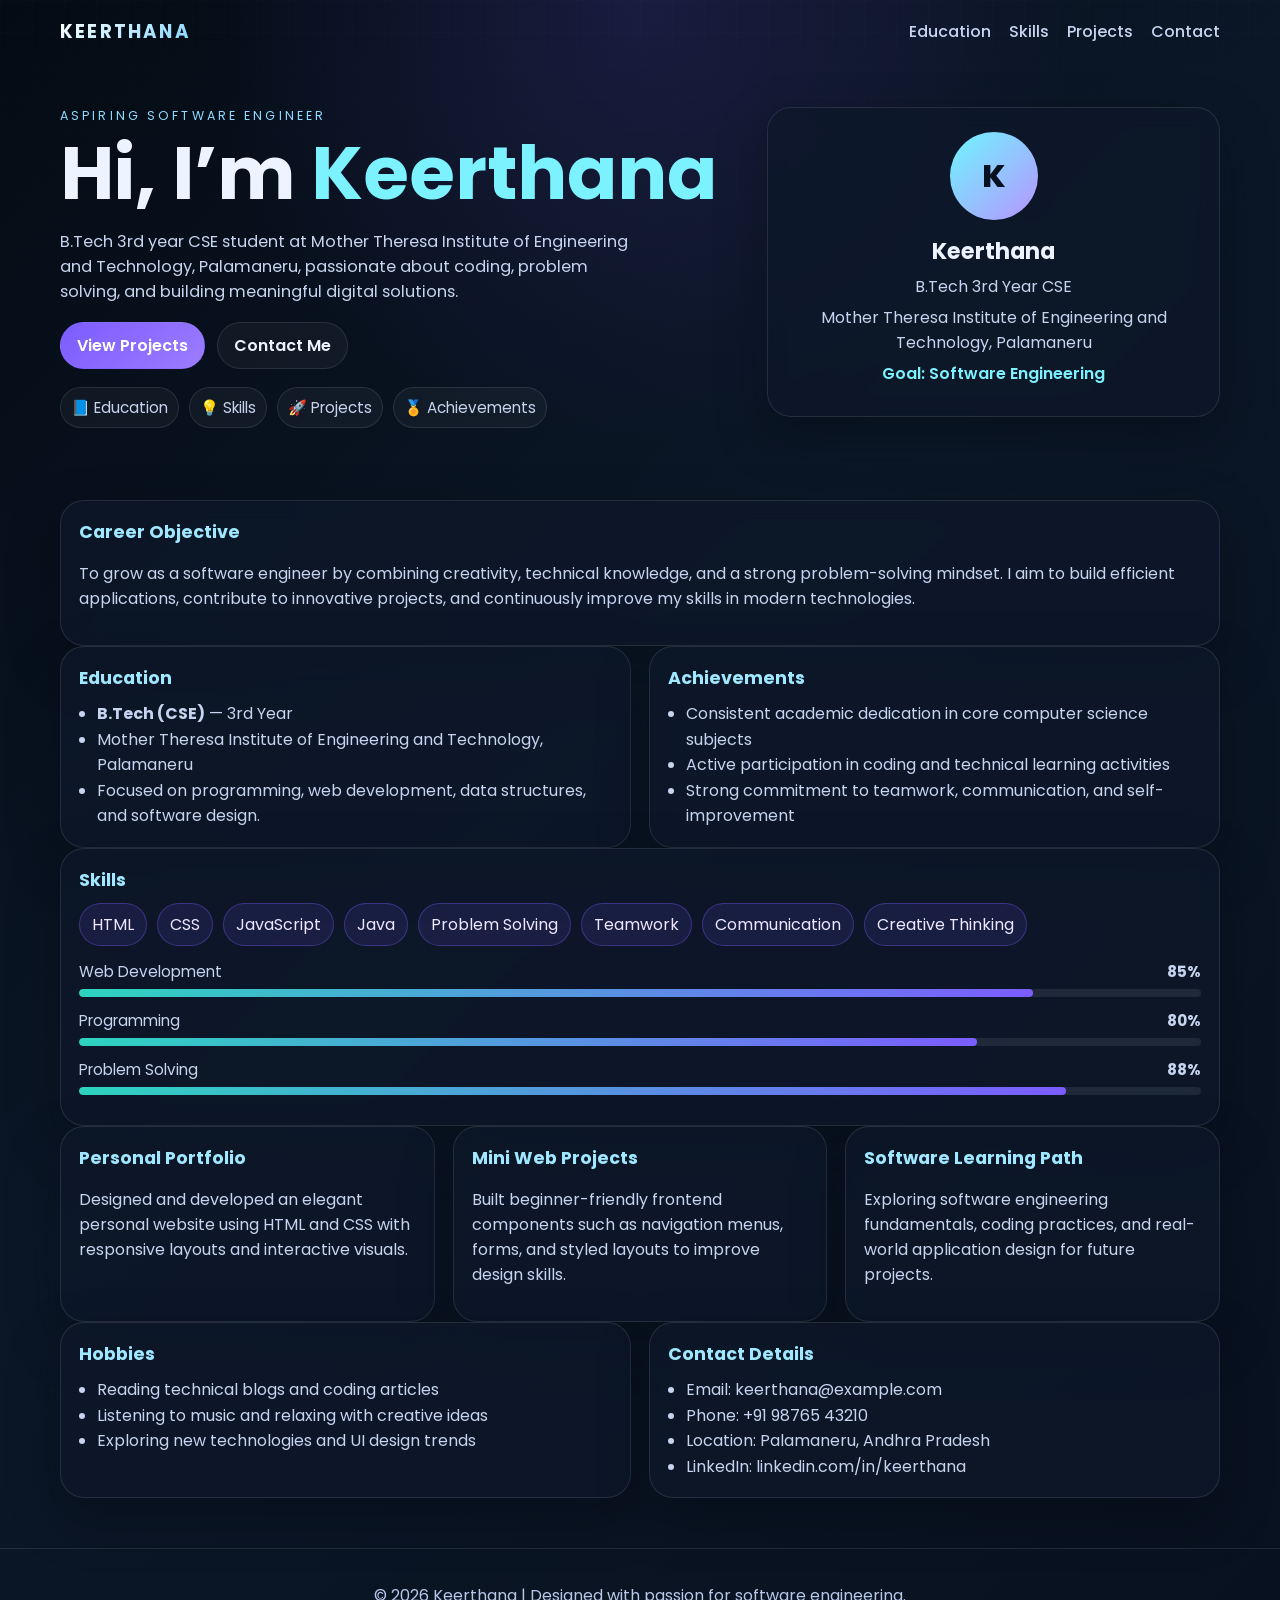
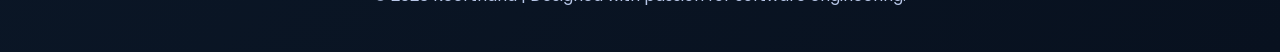
==== HTML-CSS/portfolio.html @ 141d15d6 "JavaScript exs" ====
<!DOCTYPE html>
<html lang="en">
<head>
  <meta charset="UTF-8" />
  <meta name="viewport" content="width=device-width, initial-scale=1.0" />
  <title>Keerthana | Portfolio</title>
  <meta name="description" content="Modern personal portfolio of Keerthana, a B.Tech 3rd year CSE student aspiring to become a software engineer." />
  <link rel="preconnect" href="https://fonts.googleapis.com" />
  <link rel="preconnect" href="https://fonts.gstatic.com" crossorigin />
  <link href="https://fonts.googleapis.com/css2?family=Poppins:wght@300;400;500;600;700;800&display=swap" rel="stylesheet" />
  <link rel="stylesheet" href="portfolio.css" />
</head>
<body>
  <header class="hero">
    <nav class="nav container">
      <a class="brand" href="#home">Keerthana</a>
      <div class="nav-links">
        <a href="#education">Education</a>
        <a href="#skills">Skills</a>
        <a href="#projects">Projects</a>
        <a href="#contact">Contact</a>
      </div>
    </nav>

    <section class="hero-grid container" id="home">
      <article class="hero-copy reveal">
        <p class="eyebrow">Aspiring Software Engineer</p>
        <h1>Hi, I’m <span>Keerthana</span></h1>
        <p class="lead">B.Tech 3rd year CSE student at Mother Theresa Institute of Engineering and Technology, Palamaneru, passionate about coding, problem solving, and building meaningful digital solutions.</p>
        <div class="cta-row">
          <a class="btn btn-primary" href="#projects">View Projects</a>
          <a class="btn btn-secondary" href="#contact">Contact Me</a>
        </div>
        <ul class="quick-facts">
          <li>📘 Education</li>
          <li>💡 Skills</li>
          <li>🚀 Projects</li>
          <li>🏅 Achievements</li>
        </ul>
      </article>

      <aside class="profile-card reveal">
        <div class="avatar">K</div>
        <h2>Keerthana</h2>
        <p>B.Tech 3rd Year CSE</p>
        <p>Mother Theresa Institute of Engineering and Technology, Palamaneru</p>
        <p class="goal">Goal: Software Engineering</p>
      </aside>
    </section>
  </header>

  <main class="container sections">
    <section class="card reveal" id="objective">
      <h3>Career Objective</h3>
      <p>To grow as a software engineer by combining creativity, technical knowledge, and a strong problem-solving mindset. I aim to build efficient applications, contribute to innovative projects, and continuously improve my skills in modern technologies.</p>
    </section>

    <section class="grid-2 reveal" id="education">
      <article class="card">
        <h3>Education</h3>
        <ul class="list-items">
          <li><strong>B.Tech (CSE)</strong> — 3rd Year</li>
          <li>Mother Theresa Institute of Engineering and Technology, Palamaneru</li>
          <li>Focused on programming, web development, data structures, and software design.</li>
        </ul>
      </article>
      <article class="card">
        <h3>Achievements</h3>
        <ul class="list-items">
          <li>Consistent academic dedication in core computer science subjects</li>
          <li>Active participation in coding and technical learning activities</li>
          <li>Strong commitment to teamwork, communication, and self-improvement</li>
        </ul>
      </article>
    </section>

    <section class="card reveal" id="skills">
      <h3>Skills</h3>
      <div class="skill-grid">
        <div class="skill-chip">HTML</div>
        <div class="skill-chip">CSS</div>
        <div class="skill-chip">JavaScript</div>
        <div class="skill-chip">Java</div>
        <div class="skill-chip">Problem Solving</div>
        <div class="skill-chip">Teamwork</div>
        <div class="skill-chip">Communication</div>
        <div class="skill-chip">Creative Thinking</div>
      </div>
      <div class="meter-list">
        <div><span>Web Development</span><strong>85%</strong></div>
        <div class="meter"><i style="width:85%"></i></div>
        <div><span>Programming</span><strong>80%</strong></div>
        <div class="meter"><i style="width:80%"></i></div>
        <div><span>Problem Solving</span><strong>88%</strong></div>
        <div class="meter"><i style="width:88%"></i></div>
      </div>
    </section>

    <section class="grid-3 reveal" id="projects">
      <article class="card project-card">
        <h3>Personal Portfolio</h3>
        <p>Designed and developed an elegant personal website using HTML and CSS with responsive layouts and interactive visuals.</p>
      </article>
      <article class="card project-card">
        <h3>Mini Web Projects</h3>
        <p>Built beginner-friendly frontend components such as navigation menus, forms, and styled layouts to improve design skills.</p>
      </article>
      <article class="card project-card">
        <h3>Software Learning Path</h3>
        <p>Exploring software engineering fundamentals, coding practices, and real-world application design for future projects.</p>
      </article>
    </section>

    <section class="grid-2 reveal">
      <article class="card">
        <h3>Hobbies</h3>
        <ul class="list-items">
          <li>Reading technical blogs and coding articles</li>
          <li>Listening to music and relaxing with creative ideas</li>
          <li>Exploring new technologies and UI design trends</li>
        </ul>
      </article>
      <article class="card" id="contact">
        <h3>Contact Details</h3>
        <ul class="list-items">
          <li>Email: keerthana@example.com</li>
          <li>Phone: +91 98765 43210</li>
          <li>Location: Palamaneru, Andhra Pradesh</li>
          <li>LinkedIn: linkedin.com/in/keerthana</li>
        </ul>
      </article>
    </section>
  </main>

  <footer class="footer">
    <p>© 2026 Keerthana | Designed with passion for software engineering.</p>
  </footer>
</body>
</html>
---- HTML-CSS/portfolio.css ----
:root {
  --bg: #07111f;
  --panel: rgba(13, 24, 41, 0.78);
  --panel-2: rgba(17, 31, 51, 0.9);
  --text: #edf4ff;
  --muted: #c7d4ef;
  --primary: #7c5cff;
  --secondary: #2dd4bf;
  --accent: #ff8a00;
  --border: rgba(255, 255, 255, 0.1);
}

* { box-sizing: border-box; }
html { scroll-behavior: smooth; }
body {
  margin: 0;
  font-family: 'Poppins', sans-serif;
  color: var(--text);
  background:
    radial-gradient(circle at top, rgba(124, 92, 255, 0.15), transparent 25%),
    linear-gradient(135deg, #040b14 0%, #0b1727 45%, #08111f 100%);
  min-height: 100vh;
}

img { max-width: 100%; }
a { text-decoration: none; color: inherit; }

.container { width: min(1160px, calc(100% - 24px)); margin: 0 auto; }

.hero {
  position: relative;
  overflow: hidden;
}
.hero::after {
  content: "";
  position: absolute; inset: 0;
  background-image: linear-gradient(rgba(255,255,255,0.03) 1px, transparent 1px), linear-gradient(90deg, rgba(255,255,255,0.03) 1px, transparent 1px);
  background-size: 32px 32px;
  mask-image: linear-gradient(to bottom, rgba(0,0,0,0.35), transparent 85%);
  pointer-events: none;
}

.nav {
  display: flex; justify-content: space-between; align-items: center;
  padding: 18px 0; position: relative; z-index: 2;
}
.brand {
  font-size: 1.15rem; font-weight: 700; letter-spacing: 0.12em; text-transform: uppercase;
  background: linear-gradient(135deg, #fff, #85d7ff);
  -webkit-background-clip: text; background-clip: text; color: transparent;
}
.nav-links { display: flex; gap: 18px; flex-wrap: wrap; }
.nav-links a {
  color: var(--muted); font-weight: 500; transition: color 0.25s ease;
}
.nav-links a:hover { color: #fff; }

.hero-grid {
  display: grid; grid-template-columns: 1.2fr 0.8fr; gap: 28px;
  align-items: center; padding: 32px 0 72px; position: relative; z-index: 2;
}
.eyebrow {
  text-transform: uppercase; letter-spacing: 0.25em; font-size: 0.78rem;
  color: #8cdcff; margin-bottom: 10px;
}
.hero-copy h1 {
  font-size: clamp(2.6rem, 8vw, 4.6rem); line-height: 1.05; margin: 0 0 12px;
}
.hero-copy h1 span { color: #7cf2ff; }
.lead { color: var(--muted); max-width: 580px; font-size: 1.02rem; }
.cta-row { display: flex; gap: 12px; margin-top: 18px; flex-wrap: wrap; }
.btn {
  display: inline-flex; align-items: center; justify-content: center;
  padding: 10px 16px; border-radius: 999px; font-weight: 600; border: 1px solid transparent; transition: transform 0.25s, box-shadow 0.25s;
}
.btn:hover { transform: translateY(-2px); box-shadow: 0 12px 24px rgba(124, 92, 255, 0.22); }
.btn-primary { background: linear-gradient(135deg, var(--primary), #9b7cff); color: #fff; }
.btn-secondary { border-color: var(--border); background: rgba(255,255,255,0.04); color: var(--text); }

.quick-facts {
  display: flex; flex-wrap: wrap; gap: 10px; list-style: none; padding: 0; margin: 18px 0 0;
}
.quick-facts li {
  padding: 8px 10px; border: 1px solid var(--border); border-radius: 999px; background: rgba(255,255,255,0.04); color: var(--muted); font-size: 0.95rem;
}

.profile-card, .card {
  background: var(--panel); border: 1px solid var(--border); border-radius: 24px;
  box-shadow: 0 20px 50px rgba(4, 8, 15, 0.35); backdrop-filter: blur(10px);
}
.profile-card {
  padding: 24px; text-align: center; animation: float 4s ease-in-out infinite;
}
.avatar {
  width: 88px; height: 88px; border-radius: 50%; margin: 0 auto 14px; display: grid; place-items: center;
  font-size: 2rem; font-weight: 800; color: #07111f; background: linear-gradient(135deg, #6ef6ff, #b794ff);
}
.profile-card h2 { margin: 4px 0; font-size: 1.4rem; }
.profile-card p { color: var(--muted); margin: 6px 0; }
.goal { color: #7cf2ff !important; font-weight: 600; }

.sections { padding-bottom: 32px; }
.grid-2, .grid-3 { display: grid; gap: 18px; }
.grid-2 { grid-template-columns: repeat(2, 1fr); }
.grid-3 { grid-template-columns: repeat(3, 1fr); }
.card { padding: 18px; transition: transform 0.25s ease, border-color 0.25s ease; }
.card:hover { transform: translateY(-4px); border-color: rgba(124, 92, 255, 0.7); }
.card h3 { margin-top: 0; margin-bottom: 10px; font-size: 1.1rem; color: #9fe8ff; }
.card p, .card li { color: var(--muted); }

.list-items { margin: 0; padding-left: 18px; line-height: 1.6; }
.skill-grid { display: flex; flex-wrap: wrap; gap: 10px; margin-bottom: 14px; }
.skill-chip {
  padding: 8px 12px; border-radius: 999px; border: 1px solid rgba(124, 92, 255, 0.35); background: rgba(124, 92, 255, 0.12); color: #efe7ff;
}
.meter-list div { display: flex; justify-content: space-between; gap: 12px; align-items: center; color: var(--muted); font-size: 0.95rem; }
.meter { height: 8px; background: rgba(255,255,255,0.08); border-radius: 999px; overflow: hidden; margin: 6px 0 12px; }
.meter i { display: block; height: 100%; border-radius: inherit; background: linear-gradient(135deg, var(--secondary), var(--primary)); }

.project-card { min-height: 150px; }

.footer {
  text-align: center; padding: 18px 12px 28px; color: #b8c7e8; border-top: 1px solid var(--border); margin-top: 18px;
}

.reveal { animation: fadeUp 0.8s ease both; }

@keyframes fadeUp {
  from { opacity: 0; transform: translateY(18px); }
  to { opacity: 1; transform: translateY(0); }
}

@keyframes float {
  0%, 100% { transform: translateY(0); }
  50% { transform: translateY(-6px); }
}

@media (max-width: 980px) {
  .hero-grid, .grid-2, .grid-3 { grid-template-columns: 1fr; }
}

@media (max-width: 720px) {
  .nav { align-items: flex-start; flex-direction: column; gap: 10px; }
  .nav-links { gap: 10px; }
  .hero-copy h1 { font-size: 2.3rem; }
  .profile-card { animation: none; }
}
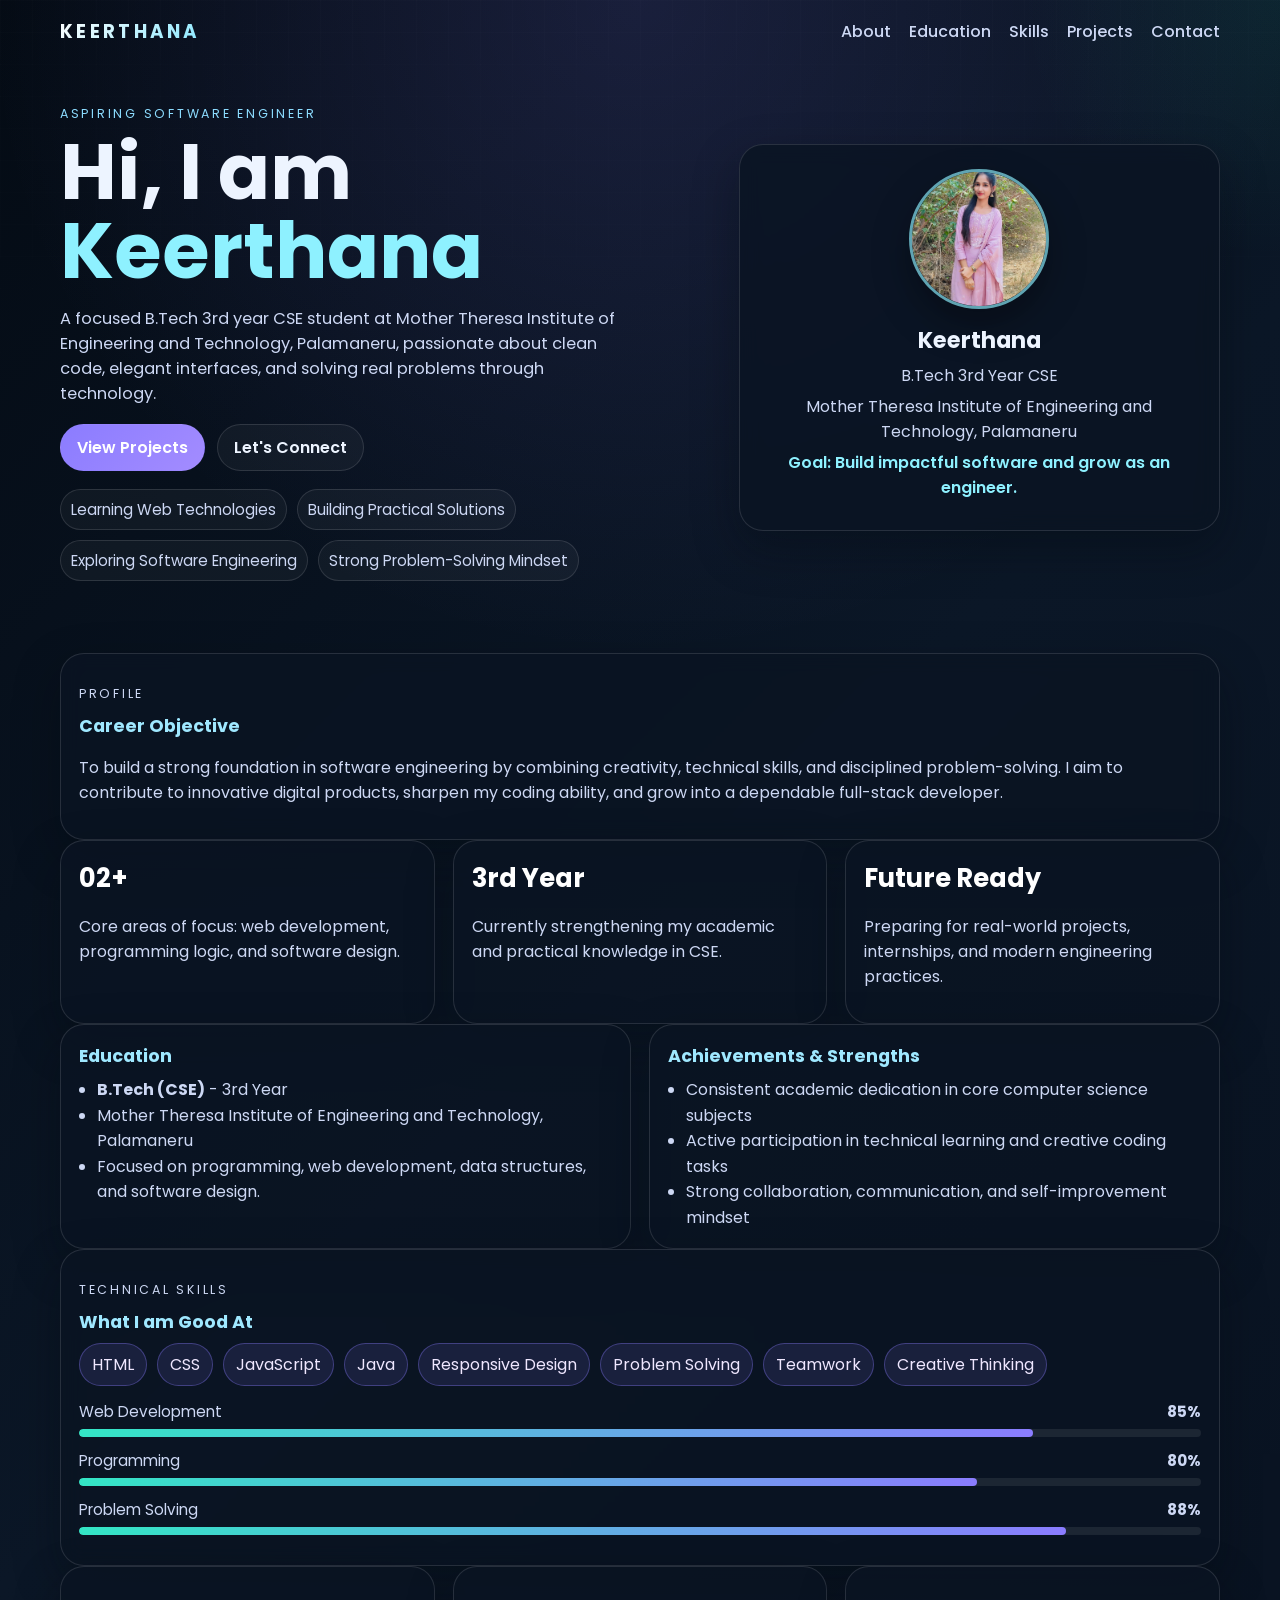
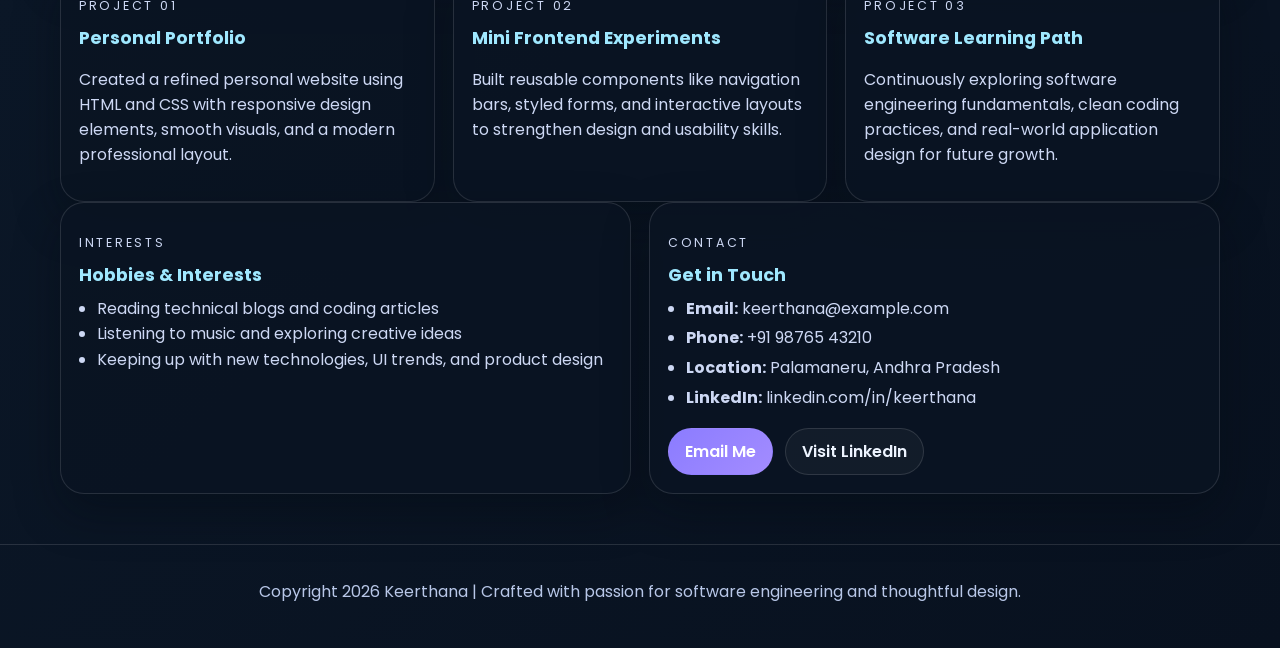
==== commit e443ee52: "Day-5" ====
--- a/HTML-CSS/portfolio.html
+++ b/HTML-CSS/portfolio.html
@@ -3,8 +3,9 @@
 <head>
   <meta charset="UTF-8" />
   <meta name="viewport" content="width=device-width, initial-scale=1.0" />
-  <title>Keerthana | Portfolio</title>
-  <meta name="description" content="Modern personal portfolio of Keerthana, a B.Tech 3rd year CSE student aspiring to become a software engineer." />
+  <meta name="theme-color" content="#07111f" />
+  <title>Keerthana | Professional Portfolio</title>
+  <meta name="description" content="A polished personal portfolio for Keerthana, a B.Tech CSE student aspiring to become a software engineer." />
   <link rel="preconnect" href="https://fonts.googleapis.com" />
   <link rel="preconnect" href="https://fonts.gstatic.com" crossorigin />
   <link href="https://fonts.googleapis.com/css2?family=Poppins:wght@300;400;500;600;700;800&display=swap" rel="stylesheet" />
@@ -15,6 +16,7 @@
     <nav class="nav container">
       <a class="brand" href="#home">Keerthana</a>
       <div class="nav-links">
+        <a href="#about">About</a>
         <a href="#education">Education</a>
         <a href="#skills">Skills</a>
         <a href="#projects">Projects</a>
@@ -25,65 +27,84 @@
     <section class="hero-grid container" id="home">
       <article class="hero-copy reveal">
         <p class="eyebrow">Aspiring Software Engineer</p>
-        <h1>Hi, I’m <span>Keerthana</span></h1>
-        <p class="lead">B.Tech 3rd year CSE student at Mother Theresa Institute of Engineering and Technology, Palamaneru, passionate about coding, problem solving, and building meaningful digital solutions.</p>
+        <h1>Hi, I am <span>Keerthana</span></h1>
+        <p class="lead">A focused B.Tech 3rd year CSE student at Mother Theresa Institute of Engineering and Technology, Palamaneru, passionate about clean code, elegant interfaces, and solving real problems through technology.</p>
         <div class="cta-row">
           <a class="btn btn-primary" href="#projects">View Projects</a>
-          <a class="btn btn-secondary" href="#contact">Contact Me</a>
+          <a class="btn btn-secondary" href="#contact">Let's Connect</a>
         </div>
         <ul class="quick-facts">
-          <li>📘 Education</li>
-          <li>💡 Skills</li>
-          <li>🚀 Projects</li>
-          <li>🏅 Achievements</li>
+          <li>Learning Web Technologies</li>
+          <li>Building Practical Solutions</li>
+          <li>Exploring Software Engineering</li>
+          <li>Strong Problem-Solving Mindset</li>
         </ul>
       </article>
 
       <aside class="profile-card reveal">
-        <div class="avatar">K</div>
+        <div class="avatar-wrap">
+          <img src="/HTML-CSS/files/keethu.jpeg" alt="Keerthana profile picture" class="profile-photo" />
+        </div>
         <h2>Keerthana</h2>
         <p>B.Tech 3rd Year CSE</p>
         <p>Mother Theresa Institute of Engineering and Technology, Palamaneru</p>
-        <p class="goal">Goal: Software Engineering</p>
+        <p class="goal">Goal: Build impactful software and grow as an engineer.</p>
       </aside>
     </section>
   </header>
 
   <main class="container sections">
-    <section class="card reveal" id="objective">
+    <section class="card reveal" id="about">
+      <p class="section-tag">Profile</p>
       <h3>Career Objective</h3>
-      <p>To grow as a software engineer by combining creativity, technical knowledge, and a strong problem-solving mindset. I aim to build efficient applications, contribute to innovative projects, and continuously improve my skills in modern technologies.</p>
+      <p>To build a strong foundation in software engineering by combining creativity, technical skills, and disciplined problem-solving. I aim to contribute to innovative digital products, sharpen my coding ability, and grow into a dependable full-stack developer.</p>
+    </section>
+
+    <section class="grid-3 reveal" id="highlights">
+      <article class="stat-card card">
+        <h3>02+</h3>
+        <p>Core areas of focus: web development, programming logic, and software design.</p>
+      </article>
+      <article class="stat-card card">
+        <h3>3rd Year</h3>
+        <p>Currently strengthening my academic and practical knowledge in CSE.</p>
+      </article>
+      <article class="stat-card card">
+        <h3>Future Ready</h3>
+        <p>Preparing for real-world projects, internships, and modern engineering practices.</p>
+      </article>
     </section>
 
     <section class="grid-2 reveal" id="education">
       <article class="card">
         <h3>Education</h3>
         <ul class="list-items">
-          <li><strong>B.Tech (CSE)</strong> — 3rd Year</li>
+          <li><strong>B.Tech (CSE)</strong> - 3rd Year</li>
           <li>Mother Theresa Institute of Engineering and Technology, Palamaneru</li>
           <li>Focused on programming, web development, data structures, and software design.</li>
         </ul>
       </article>
       <article class="card">
-        <h3>Achievements</h3>
+        <h3>Achievements & Strengths</h3>
         <ul class="list-items">
           <li>Consistent academic dedication in core computer science subjects</li>
-          <li>Active participation in coding and technical learning activities</li>
-          <li>Strong commitment to teamwork, communication, and self-improvement</li>
+          <li>Active participation in technical learning and creative coding tasks</li>
+          <li>Strong collaboration, communication, and self-improvement mindset</li>
         </ul>
       </article>
     </section>
 
     <section class="card reveal" id="skills">
-      <h3>Skills</h3>
+      <p class="section-tag">Technical Skills</p>
+      <h3>What I am Good At</h3>
       <div class="skill-grid">
         <div class="skill-chip">HTML</div>
         <div class="skill-chip">CSS</div>
         <div class="skill-chip">JavaScript</div>
         <div class="skill-chip">Java</div>
+        <div class="skill-chip">Responsive Design</div>
         <div class="skill-chip">Problem Solving</div>
         <div class="skill-chip">Teamwork</div>
-        <div class="skill-chip">Communication</div>
         <div class="skill-chip">Creative Thinking</div>
       </div>
       <div class="meter-list">
@@ -98,42 +119,51 @@
 
     <section class="grid-3 reveal" id="projects">
       <article class="card project-card">
+        <p class="section-tag">Project 01</p>
         <h3>Personal Portfolio</h3>
-        <p>Designed and developed an elegant personal website using HTML and CSS with responsive layouts and interactive visuals.</p>
+        <p>Created a refined personal website using HTML and CSS with responsive design elements, smooth visuals, and a modern professional layout.</p>
       </article>
       <article class="card project-card">
-        <h3>Mini Web Projects</h3>
-        <p>Built beginner-friendly frontend components such as navigation menus, forms, and styled layouts to improve design skills.</p>
+        <p class="section-tag">Project 02</p>
+        <h3>Mini Frontend Experiments</h3>
+        <p>Built reusable components like navigation bars, styled forms, and interactive layouts to strengthen design and usability skills.</p>
       </article>
       <article class="card project-card">
+        <p class="section-tag">Project 03</p>
         <h3>Software Learning Path</h3>
-        <p>Exploring software engineering fundamentals, coding practices, and real-world application design for future projects.</p>
+        <p>Continuously exploring software engineering fundamentals, clean coding practices, and real-world application design for future growth.</p>
       </article>
     </section>
 
     <section class="grid-2 reveal">
       <article class="card">
-        <h3>Hobbies</h3>
+        <p class="section-tag">Interests</p>
+        <h3>Hobbies & Interests</h3>
         <ul class="list-items">
           <li>Reading technical blogs and coding articles</li>
-          <li>Listening to music and relaxing with creative ideas</li>
-          <li>Exploring new technologies and UI design trends</li>
+          <li>Listening to music and exploring creative ideas</li>
+          <li>Keeping up with new technologies, UI trends, and product design</li>
         </ul>
       </article>
       <article class="card" id="contact">
-        <h3>Contact Details</h3>
-        <ul class="list-items">
-          <li>Email: keerthana@example.com</li>
-          <li>Phone: +91 98765 43210</li>
-          <li>Location: Palamaneru, Andhra Pradesh</li>
-          <li>LinkedIn: linkedin.com/in/keerthana</li>
+        <p class="section-tag">Contact</p>
+        <h3>Get in Touch</h3>
+        <ul class="list-items contact-list">
+          <li><strong>Email:</strong> keerthana@example.com</li>
+          <li><strong>Phone:</strong> +91 98765 43210</li>
+          <li><strong>Location:</strong> Palamaneru, Andhra Pradesh</li>
+          <li><strong>LinkedIn:</strong> linkedin.com/in/keerthana</li>
         </ul>
+        <div class="cta-row">
+          <a class="btn btn-primary" href="mailto:keerthana@example.com">Email Me</a>
+          <a class="btn btn-secondary" href="https://www.linkedin.com" target="_blank" rel="noreferrer">Visit LinkedIn</a>
+        </div>
       </article>
     </section>
   </main>
 
   <footer class="footer">
-    <p>© 2026 Keerthana | Designed with passion for software engineering.</p>
+    <p>Copyright 2026 Keerthana | Crafted with passion for software engineering and thoughtful design.</p>
   </footer>
 </body>
-</html>+</html>
--- a/HTML-CSS/portfolio.css
+++ b/HTML-CSS/portfolio.css
@@ -1,13 +1,13 @@
 :root {
   --bg: #07111f;
-  --panel: rgba(13, 24, 41, 0.78);
-  --panel-2: rgba(17, 31, 51, 0.9);
+  --panel: rgba(10, 20, 35, 0.82);
+  --panel-2: rgba(17, 31, 51, 0.92);
   --text: #edf4ff;
-  --muted: #c7d4ef;
-  --primary: #7c5cff;
-  --secondary: #2dd4bf;
-  --accent: #ff8a00;
-  --border: rgba(255, 255, 255, 0.1);
+  --muted: #cdd8f4;
+  --primary: #8b7cff;
+  --secondary: #33e6c5;
+  --accent: #ffb86b;
+  --border: rgba(255, 255, 255, 0.12);
 }
 
 * { box-sizing: border-box; }
@@ -17,7 +17,7 @@
   font-family: 'Poppins', sans-serif;
   color: var(--text);
   background:
-    radial-gradient(circle at top, rgba(124, 92, 255, 0.15), transparent 25%),
+    radial-gradient(circle at top, rgba(139, 124, 255, 0.14), transparent 28%),
     linear-gradient(135deg, #040b14 0%, #0b1727 45%, #08111f 100%);
   min-height: 100vh;
 }
@@ -27,17 +27,20 @@
 
 .container { width: min(1160px, calc(100% - 24px)); margin: 0 auto; }
 
-.hero {
-  position: relative;
-  overflow: hidden;
-}
+.hero { position: relative; overflow: hidden; }
+.hero::before,
 .hero::after {
   content: "";
   position: absolute; inset: 0;
+  pointer-events: none;
+}
+.hero::before {
+  background: radial-gradient(circle at top right, rgba(51, 230, 197, 0.08), transparent 18%);
+}
+.hero::after {
   background-image: linear-gradient(rgba(255,255,255,0.03) 1px, transparent 1px), linear-gradient(90deg, rgba(255,255,255,0.03) 1px, transparent 1px);
   background-size: 32px 32px;
   mask-image: linear-gradient(to bottom, rgba(0,0,0,0.35), transparent 85%);
-  pointer-events: none;
 }
 
 .nav {
@@ -45,8 +48,8 @@
   padding: 18px 0; position: relative; z-index: 2;
 }
 .brand {
-  font-size: 1.15rem; font-weight: 700; letter-spacing: 0.12em; text-transform: uppercase;
-  background: linear-gradient(135deg, #fff, #85d7ff);
+  font-size: 1.15rem; font-weight: 700; letter-spacing: 0.18em; text-transform: uppercase;
+  background: linear-gradient(135deg, #ffffff, #8ae8ff);
   -webkit-background-clip: text; background-clip: text; color: transparent;
 }
 .nav-links { display: flex; gap: 18px; flex-wrap: wrap; }
@@ -56,68 +59,75 @@
 .nav-links a:hover { color: #fff; }
 
 .hero-grid {
-  display: grid; grid-template-columns: 1.2fr 0.8fr; gap: 28px;
-  align-items: center; padding: 32px 0 72px; position: relative; z-index: 2;
+  display: grid; grid-template-columns: 1.15fr 0.85fr; gap: 28px;
+  align-items: center; padding: 30px 0 72px; position: relative; z-index: 2;
 }
-.eyebrow {
-  text-transform: uppercase; letter-spacing: 0.25em; font-size: 0.78rem;
+.eyebrow, .section-tag {
+  text-transform: uppercase; letter-spacing: 0.22em; font-size: 0.78rem;
   color: #8cdcff; margin-bottom: 10px;
 }
 .hero-copy h1 {
-  font-size: clamp(2.6rem, 8vw, 4.6rem); line-height: 1.05; margin: 0 0 12px;
+  font-size: clamp(2.7rem, 8vw, 4.8rem); line-height: 1.02; margin: 0 0 12px;
 }
-.hero-copy h1 span { color: #7cf2ff; }
+.hero-copy h1 span { color: #8ef1ff; }
 .lead { color: var(--muted); max-width: 580px; font-size: 1.02rem; }
 .cta-row { display: flex; gap: 12px; margin-top: 18px; flex-wrap: wrap; }
 .btn {
   display: inline-flex; align-items: center; justify-content: center;
-  padding: 10px 16px; border-radius: 999px; font-weight: 600; border: 1px solid transparent; transition: transform 0.25s, box-shadow 0.25s;
+  padding: 10px 16px; border-radius: 999px; font-weight: 600; border: 1px solid transparent;
+  transition: transform 0.25s, box-shadow 0.25s, border-color 0.25s;
 }
 .btn:hover { transform: translateY(-2px); box-shadow: 0 12px 24px rgba(124, 92, 255, 0.22); }
-.btn-primary { background: linear-gradient(135deg, var(--primary), #9b7cff); color: #fff; }
+.btn-primary { background: linear-gradient(135deg, var(--primary), #a38cff); color: #fff; }
 .btn-secondary { border-color: var(--border); background: rgba(255,255,255,0.04); color: var(--text); }
 
 .quick-facts {
   display: flex; flex-wrap: wrap; gap: 10px; list-style: none; padding: 0; margin: 18px 0 0;
 }
 .quick-facts li {
-  padding: 8px 10px; border: 1px solid var(--border); border-radius: 999px; background: rgba(255,255,255,0.04); color: var(--muted); font-size: 0.95rem;
+  padding: 8px 10px; border: 1px solid var(--border); border-radius: 999px; background: rgba(255,255,255,0.04); color: var(--muted); font-size: 0.94rem;
 }
 
 .profile-card, .card {
   background: var(--panel); border: 1px solid var(--border); border-radius: 24px;
-  box-shadow: 0 20px 50px rgba(4, 8, 15, 0.35); backdrop-filter: blur(10px);
+  box-shadow: 0 18px 45px rgba(4, 8, 15, 0.35); backdrop-filter: blur(10px);
 }
 .profile-card {
   padding: 24px; text-align: center; animation: float 4s ease-in-out infinite;
 }
-.avatar {
-  width: 88px; height: 88px; border-radius: 50%; margin: 0 auto 14px; display: grid; place-items: center;
-  font-size: 2rem; font-weight: 800; color: #07111f; background: linear-gradient(135deg, #6ef6ff, #b794ff);
+.avatar-wrap {
+  width: 140px; height: 140px; margin: 0 auto 14px; border-radius: 50%; overflow: hidden;
+  border: 3px solid rgba(142, 241, 255, 0.65); box-shadow: 0 16px 36px rgba(0,0,0,0.35);
+}
+.profile-photo {
+  width: 100%; height: 100%; object-fit: cover; display: block;
 }
 .profile-card h2 { margin: 4px 0; font-size: 1.4rem; }
 .profile-card p { color: var(--muted); margin: 6px 0; }
-.goal { color: #7cf2ff !important; font-weight: 600; }
+.goal { color: #8ef1ff !important; font-weight: 600; }
 
 .sections { padding-bottom: 32px; }
 .grid-2, .grid-3 { display: grid; gap: 18px; }
 .grid-2 { grid-template-columns: repeat(2, 1fr); }
 .grid-3 { grid-template-columns: repeat(3, 1fr); }
 .card { padding: 18px; transition: transform 0.25s ease, border-color 0.25s ease; }
-.card:hover { transform: translateY(-4px); border-color: rgba(124, 92, 255, 0.7); }
-.card h3 { margin-top: 0; margin-bottom: 10px; font-size: 1.1rem; color: #9fe8ff; }
+.card:hover { transform: translateY(-4px); border-color: rgba(139, 124, 255, 0.72); }
+.card h3 { margin-top: 0; margin-bottom: 8px; font-size: 1.1rem; color: #9fe8ff; }
 .card p, .card li { color: var(--muted); }
+
+.stat-card h3 { font-size: 1.6rem; color: #fff; margin-bottom: 6px; }
 
 .list-items { margin: 0; padding-left: 18px; line-height: 1.6; }
 .skill-grid { display: flex; flex-wrap: wrap; gap: 10px; margin-bottom: 14px; }
 .skill-chip {
-  padding: 8px 12px; border-radius: 999px; border: 1px solid rgba(124, 92, 255, 0.35); background: rgba(124, 92, 255, 0.12); color: #efe7ff;
+  padding: 8px 12px; border-radius: 999px; border: 1px solid rgba(139, 124, 255, 0.35); background: rgba(139, 124, 255, 0.12); color: #efe7ff;
 }
 .meter-list div { display: flex; justify-content: space-between; gap: 12px; align-items: center; color: var(--muted); font-size: 0.95rem; }
 .meter { height: 8px; background: rgba(255,255,255,0.08); border-radius: 999px; overflow: hidden; margin: 6px 0 12px; }
 .meter i { display: block; height: 100%; border-radius: inherit; background: linear-gradient(135deg, var(--secondary), var(--primary)); }
 
-.project-card { min-height: 150px; }
+.project-card { min-height: 155px; }
+.contact-list li { margin-bottom: 4px; }
 
 .footer {
   text-align: center; padding: 18px 12px 28px; color: #b8c7e8; border-top: 1px solid var(--border); margin-top: 18px;
@@ -144,4 +154,5 @@
   .nav-links { gap: 10px; }
   .hero-copy h1 { font-size: 2.3rem; }
   .profile-card { animation: none; }
+  .cta-row { gap: 10px; }
 }
